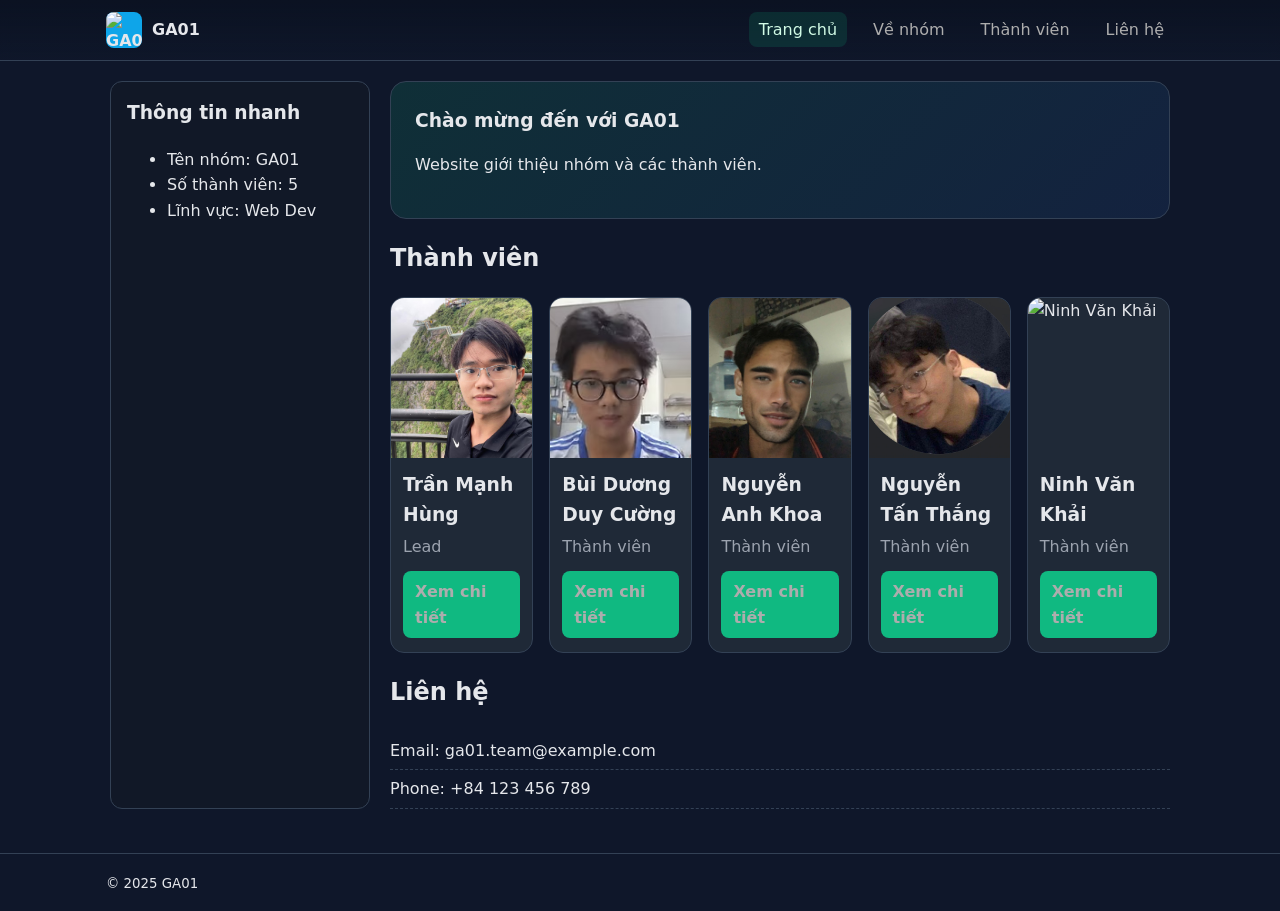
==== index.html @ 64320b7b "feat(Hùng): Cập nhật thông tin của TMH" ====
<!DOCTYPE html>
<html lang="vi">
<head>
  <meta charset="UTF-8" />
  <meta name="viewport" content="width=device-width, initial-scale=1" />
  <title>GA01 - Trang chủ</title>
  <link rel="stylesheet" href="css/style.css" />
</head>
<body>
  <header class="site-header">
    <div class="container">
      <a class="brand" href="index.html">
        <img src="assets/images/logo.png" alt="GA01 Logo" />
        <span>GA01</span>
      </a>
      <nav class="nav" aria-label="Primary">
        <button id="menuToggle" class="menu-toggle" aria-expanded="false" aria-controls="primaryMenu">☰</button>
        <ul id="primaryMenu" class="menu">
          <li><a class="active" href="index.html">Trang chủ</a></li>
          <li><a href="about.html">Về nhóm</a></li>
          <li><a href="#members">Thành viên</a></li>
          <li><a href="#contact">Liên hệ</a></li>
        </ul>
      </nav>
    </div>
  </header>

  <main class="container layout">
    <aside class="sidebar">
      <h3>Thông tin nhanh</h3>
      <ul>
        <li>Tên nhóm: GA01</li>
        <li>Số thành viên: 5</li>
        <li>Lĩnh vực: Web Dev</li>
      </ul>
    </aside>

    <section class="content">
      <section class="hero">
        <h1>Chào mừng đến với GA01</h1>
        <p>Website giới thiệu nhóm và các thành viên.</p>
      </section>

      <section id="members" class="members">
        <h2>Thành viên</h2>
        <div class="grid">
          <article class="card">
            <img src="assets/images/Hung.jpg" alt="Trần Mạnh Hùng" />
            <h3>Trần Mạnh Hùng</h3>
            <p>Lead</p>
            <a class="btn" href="members/tran-manh-hung.html">Xem chi tiết</a>
          </article>
          <article class="card">
            <img src="assets/images/bui-duong-duy-cuong.png" alt="Bùi Dương Duy Cường" />
            <h3>Bùi Dương Duy Cường</h3>
            <p>Thành viên</p>
            <a class="btn" href="members/bui-duong-duy-cuong.html">Xem chi tiết</a>
          </article>
          <article class="card">
            <img src="assets/images/nguyen-anh-khoa.png" alt="Nguyễn Anh Khoa" />
            <h3>Nguyễn Anh Khoa</h3>
            <p>Thành viên</p>
            <a class="btn" href="members/nguyen-anh-khoa.html">Xem chi tiết</a>
          </article>
          <article class="card">
            <img src="assets/images/Thang.jpg" alt="Nguyễn Tấn Thắng" />
            <h3>Nguyễn Tấn Thắng</h3>
            <p>Thành viên</p>
            <a class="btn" href="members/nguyen-tan-thang.html">Xem chi tiết</a>
          </article>
          <article class="card">
            <img src="assets/images/ninh-van-khai.jpg" alt="Ninh Văn Khải" />
            <h3>Ninh Văn Khải</h3>
            <p>Thành viên</p>
            <a class="btn" href="members/ninh-van-khai.html">Xem chi tiết</a>
          </article>
        </div>
      </section>

      <section id="contact" class="contact">
        <h2>Liên hệ</h2>
        <ul>
          <li>Email: ga01.team@example.com</li>
          <li>Phone: +84 123 456 789</li>
        </ul>
      </section>
    </section>
  </main>

  <footer class="site-footer">
    <div class="container">
      <small>&copy; 2025 GA01</small>
    </div>
  </footer>

  <script src="js/script.js"></script>
</body>
</html>
---- css/style.css ----
/* GA01 Group Website - Base Styles */
:root {
  --bg: #0f172a; /* slate-900 */
  --panel: #111827; /* gray-900 */
  --text: #e5e7eb; /* gray-200 */
  --muted: #9ca3af; /* gray-400 */
  --primary: #10b981; /* emerald-500 */
  --primary-600: #059669;
  --card: #1f2937; /* gray-800 */
  --border: #334155; /* slate-700 */
}
* {
  box-sizing: border-box;
}
html,
body {
  margin: 0;
  padding: 0;
  background: var(--bg);
  color: var(--text);
  font-family: system-ui, -apple-system, Segoe UI, Roboto, Ubuntu,
    "Helvetica Neue", Arial, "Noto Sans", sans-serif;
  line-height: 1.6;
}
img {
  max-width: 100%;
  display: block;
}
.container {
  max-width: 1100px;
  margin: 0 auto;
  padding: 0 16px;
}

/* Header */
.site-header {
  position: sticky;
  top: 0;
  z-index: 50;
  background: linear-gradient(180deg, #0b1222, rgba(15, 23, 42, 0.7));
  backdrop-filter: blur(6px);
  border-bottom: 1px solid var(--border);
}
.site-header .brand {
  display: flex;
  align-items: center;
  gap: 10px;
  color: var(--text);
  text-decoration: none;
  font-weight: 700;
}
.site-header .brand img {
  width: 36px;
  height: 36px;
  object-fit: cover;
  border-radius: 8px;
  background: #0ea5e9;
}
.site-header .container {
  display: flex;
  align-items: center;
  justify-content: space-between;
  padding: 12px 16px;
}
.nav .menu {
  list-style: none;
  margin: 0;
  padding: 0;
  display: flex;
  gap: 16px;
}
.nav a {
  color: var(--text);
  text-decoration: none;
  padding: 8px 10px;
  border-radius: 8px;
}
.nav a.active,
.nav a:hover {
  background: rgba(16, 185, 129, 0.15);
  color: #d1fae5;
}
.menu-toggle {
  display: none;
  background: none;
  border: 1px solid var(--border);
  color: var(--text);
  padding: 6px 10px;
  border-radius: 8px;
}

/* Layout */
.layout {
  display: grid;
  grid-template-columns: 260px 1fr;
  gap: 20px;
  padding: 20px;
}
.sidebar {
  background: var(--panel);
  border: 1px solid var(--border);
  border-radius: 12px;
  padding: 16px;
}
.sidebar h3 {
  margin-top: 0;
}
.content {
  background: transparent;
}

/*a link*/
a:link {
  color: rgb(173, 173, 173);
}

a:visited {
  color: rgb(173, 173, 173);
}

a:hover {
  color: rgb(184, 187, 251);
  text-decoration: underline; /* Thêm gạch chân khi di chuột */
}
/* Hero */
.hero {
  background: linear-gradient(
    135deg,
    rgba(16, 185, 129, 0.15),
    rgba(59, 130, 246, 0.1)
  );
  border: 1px solid var(--border);
  padding: 24px;
  border-radius: 16px;
  margin-bottom: 20px;
}
.hero h1 {
  margin: 0 0 10px;
}

/* Cards */
.grid {
  display: grid;
  grid-template-columns: repeat(5, 1fr);
  gap: 16px;
}
.card {
  background: var(--card);
  border: 1px solid var(--border);
  border-radius: 14px;
  overflow: hidden;
  display: flex;
  flex-direction: column;
}
.card img {
  height: 160px;
  object-fit: cover;
}
.card h3 {
  margin: 12px 12px 0;
}
.card p {
  margin: 4px 12px 12px;
  color: var(--muted);
}
.btn {
  margin: 0 12px 14px;
  align-self: flex-start;
  background: var(--primary);
  color: #06291f;
  text-decoration: none;
  padding: 8px 12px;
  border-radius: 8px;
  font-weight: 600;
}
.btn:hover {
  background: var(--primary-600);
  color: #eafff7;
}

/* Member page */
.member-header {
  display: flex;
  align-items: center;
  gap: 16px;
  margin-bottom: 16px;
}
.avatar {
  width: 96px;
  height: 96px;
  border-radius: 50%;
  object-fit: cover;
  border: 3px solid var(--primary);
}

/* Contact */
.contact ul {
  list-style: none;
  padding: 0;
  margin: 0;
}
.contact li {
  padding: 6px 0;
  border-bottom: 1px dashed var(--border);
}

/* Footer */
.site-footer {
  border-top: 1px solid var(--border);
  margin-top: 24px;
}
.site-footer .container {
  padding: 16px;
}

/* Responsive */
@media (max-width: 980px) {
  .layout {
    grid-template-columns: 1fr;
  }
  .grid {
    grid-template-columns: repeat(2, 1fr);
  }
}
@media (max-width: 560px) {
  .nav .menu {
    display: none;
    flex-direction: column;
    background: var(--panel);
    position: absolute;
    right: 16px;
    top: 56px;
    border: 1px solid var(--border);
    border-radius: 12px;
    padding: 8px;
    width: min(90vw, 260px);
  }
  .menu-toggle {
    display: inline-block;
  }
  .grid {
    grid-template-columns: 1fr;
  }
}
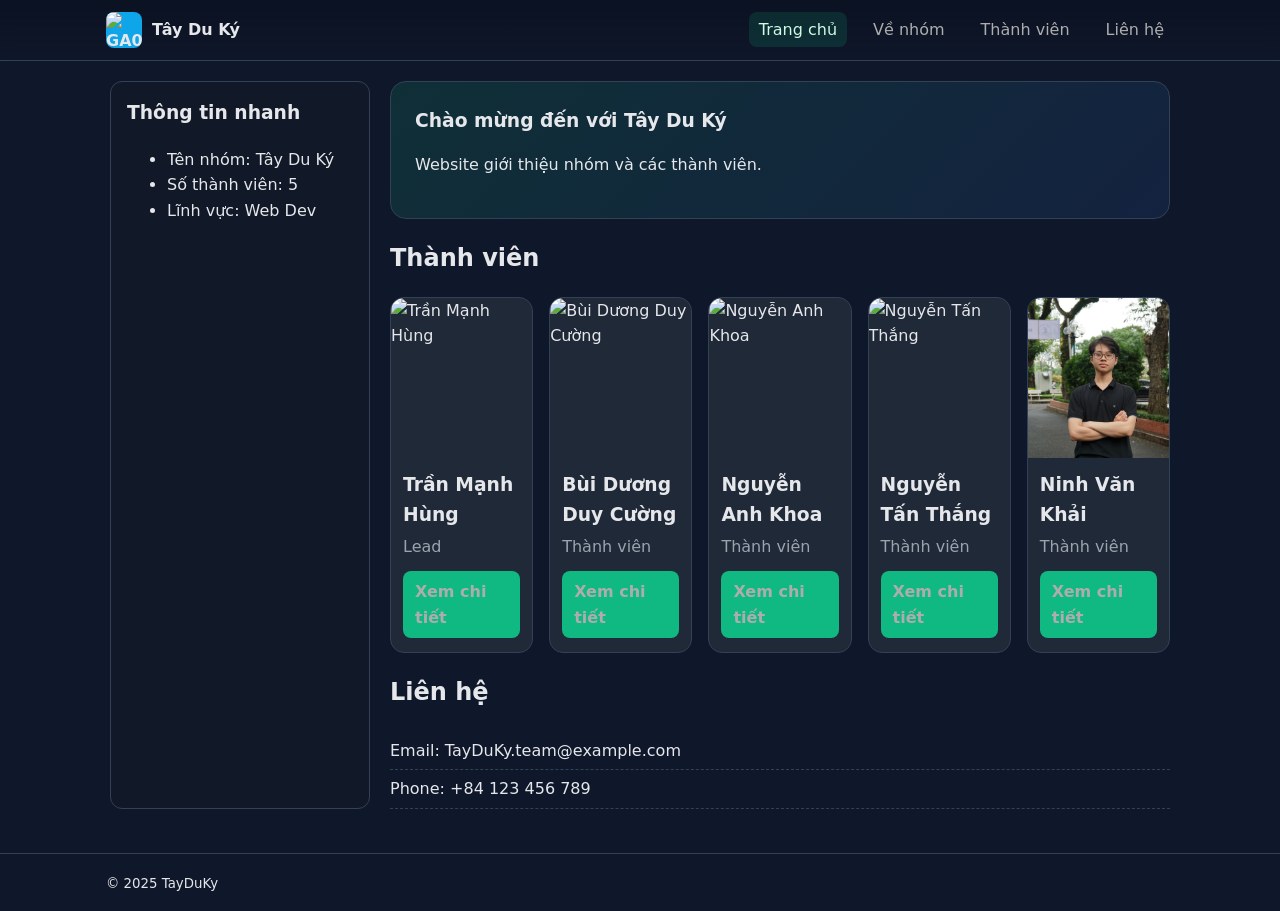
==== commit 41f54c92: "chore(Khai): Rewrite group's name" ====
--- a/index.html
+++ b/index.html
@@ -1,98 +1,123 @@
 <!DOCTYPE html>
 <html lang="vi">
-<head>
-  <meta charset="UTF-8" />
-  <meta name="viewport" content="width=device-width, initial-scale=1" />
-  <title>GA01 - Trang chủ</title>
-  <link rel="stylesheet" href="css/style.css" />
-</head>
-<body>
-  <header class="site-header">
-    <div class="container">
-      <a class="brand" href="index.html">
-        <img src="assets/images/logo.png" alt="GA01 Logo" />
-        <span>GA01</span>
-      </a>
-      <nav class="nav" aria-label="Primary">
-        <button id="menuToggle" class="menu-toggle" aria-expanded="false" aria-controls="primaryMenu">☰</button>
-        <ul id="primaryMenu" class="menu">
-          <li><a class="active" href="index.html">Trang chủ</a></li>
-          <li><a href="about.html">Về nhóm</a></li>
-          <li><a href="#members">Thành viên</a></li>
-          <li><a href="#contact">Liên hệ</a></li>
+  <head>
+    <meta charset="UTF-8" />
+    <meta name="viewport" content="width=device-width, initial-scale=1" />
+    <title>Tây Du Ký - Trang chủ</title>
+    <link rel="stylesheet" href="css/style.css" />
+  </head>
+  <body>
+    <header class="site-header">
+      <div class="container">
+        <a class="brand" href="index.html">
+          <img src="assets/images/logo.png" alt="GA01 Logo" />
+          <span>Tây Du Ký</span>
+        </a>
+        <nav class="nav" aria-label="Primary">
+          <button
+            id="menuToggle"
+            class="menu-toggle"
+            aria-expanded="false"
+            aria-controls="primaryMenu"
+          >
+            ☰
+          </button>
+          <ul id="primaryMenu" class="menu">
+            <li><a class="active" href="index.html">Trang chủ</a></li>
+            <li><a href="about.html">Về nhóm</a></li>
+            <li><a href="#members">Thành viên</a></li>
+            <li><a href="#contact">Liên hệ</a></li>
+          </ul>
+        </nav>
+      </div>
+    </header>
+
+    <main class="container layout">
+      <aside class="sidebar">
+        <h3>Thông tin nhanh</h3>
+        <ul>
+          <li>Tên nhóm: Tây Du Ký</li>
+          <li>Số thành viên: 5</li>
+          <li>Lĩnh vực: Web Dev</li>
         </ul>
-      </nav>
-    </div>
-  </header>
+      </aside>
 
-  <main class="container layout">
-    <aside class="sidebar">
-      <h3>Thông tin nhanh</h3>
-      <ul>
-        <li>Tên nhóm: GA01</li>
-        <li>Số thành viên: 5</li>
-        <li>Lĩnh vực: Web Dev</li>
-      </ul>
-    </aside>
+      <section class="content">
+        <section class="hero">
+          <h1>Chào mừng đến với Tây Du Ký</h1>
+          <p>Website giới thiệu nhóm và các thành viên.</p>
+        </section>
 
-    <section class="content">
-      <section class="hero">
-        <h1>Chào mừng đến với GA01</h1>
-        <p>Website giới thiệu nhóm và các thành viên.</p>
+        <section id="members" class="members">
+          <h2>Thành viên</h2>
+          <div class="grid">
+            <article class="card">
+              <img
+                src="assets/images/tran-manh-hung.jpg"
+                alt="Trần Mạnh Hùng"
+              />
+              <h3>Trần Mạnh Hùng</h3>
+              <p>Lead</p>
+              <a class="btn" href="members/tran-manh-hung.html">Xem chi tiết</a>
+            </article>
+            <article class="card">
+              <img
+                src="assets/images/bui-duong-duy-cuong.jpg"
+                alt="Bùi Dương Duy Cường"
+              />
+              <h3>Bùi Dương Duy Cường</h3>
+              <p>Thành viên</p>
+              <a class="btn" href="members/bui-duong-duy-cuong.html"
+                >Xem chi tiết</a
+              >
+            </article>
+            <article class="card">
+              <img
+                src="assets/images/nguyen-anh-khoa.jpg"
+                alt="Nguyễn Anh Khoa"
+              />
+              <h3>Nguyễn Anh Khoa</h3>
+              <p>Thành viên</p>
+              <a class="btn" href="members/nguyen-anh-khoa.html"
+                >Xem chi tiết</a
+              >
+            </article>
+            <article class="card">
+              <img
+                src="assets/images/nguyen-tan-thang.jpg"
+                alt="Nguyễn Tấn Thắng"
+              />
+              <h3>Nguyễn Tấn Thắng</h3>
+              <p>Thành viên</p>
+              <a class="btn" href="members/nguyen-tan-thang.html"
+                >Xem chi tiết</a
+              >
+            </article>
+            <article class="card">
+              <img src="assets/images/ninh-van-khai.JPEG" alt="Ninh Văn Khải" />
+              <h3>Ninh Văn Khải</h3>
+              <p>Thành viên</p>
+              <a class="btn" href="members/ninh-van-khai.html">Xem chi tiết</a>
+            </article>
+          </div>
+        </section>
+
+        <section id="contact" class="contact">
+          <h2>Liên hệ</h2>
+          <ul>
+            <li>Email: TayDuKy.team@example.com</li>
+            <li>Phone: +84 123 456 789</li>
+          </ul>
+        </section>
       </section>
+    </main>
 
-      <section id="members" class="members">
-        <h2>Thành viên</h2>
-        <div class="grid">
-          <article class="card">
-            <img src="assets/images/Hung.jpg" alt="Trần Mạnh Hùng" />
-            <h3>Trần Mạnh Hùng</h3>
-            <p>Lead</p>
-            <a class="btn" href="members/tran-manh-hung.html">Xem chi tiết</a>
-          </article>
-          <article class="card">
-            <img src="assets/images/bui-duong-duy-cuong.png" alt="Bùi Dương Duy Cường" />
-            <h3>Bùi Dương Duy Cường</h3>
-            <p>Thành viên</p>
-            <a class="btn" href="members/bui-duong-duy-cuong.html">Xem chi tiết</a>
-          </article>
-          <article class="card">
-            <img src="assets/images/nguyen-anh-khoa.png" alt="Nguyễn Anh Khoa" />
-            <h3>Nguyễn Anh Khoa</h3>
-            <p>Thành viên</p>
-            <a class="btn" href="members/nguyen-anh-khoa.html">Xem chi tiết</a>
-          </article>
-          <article class="card">
-            <img src="assets/images/Thang.jpg" alt="Nguyễn Tấn Thắng" />
-            <h3>Nguyễn Tấn Thắng</h3>
-            <p>Thành viên</p>
-            <a class="btn" href="members/nguyen-tan-thang.html">Xem chi tiết</a>
-          </article>
-          <article class="card">
-            <img src="assets/images/ninh-van-khai.jpg" alt="Ninh Văn Khải" />
-            <h3>Ninh Văn Khải</h3>
-            <p>Thành viên</p>
-            <a class="btn" href="members/ninh-van-khai.html">Xem chi tiết</a>
-          </article>
-        </div>
-      </section>
+    <footer class="site-footer">
+      <div class="container">
+        <small>&copy; 2025 TayDuKy</small>
+      </div>
+    </footer>
 
-      <section id="contact" class="contact">
-        <h2>Liên hệ</h2>
-        <ul>
-          <li>Email: ga01.team@example.com</li>
-          <li>Phone: +84 123 456 789</li>
-        </ul>
-      </section>
-    </section>
-  </main>
-
-  <footer class="site-footer">
-    <div class="container">
-      <small>&copy; 2025 GA01</small>
-    </div>
-  </footer>
-
-  <script src="js/script.js"></script>
-</body>
+    <script src="js/script.js"></script>
+  </body>
 </html>
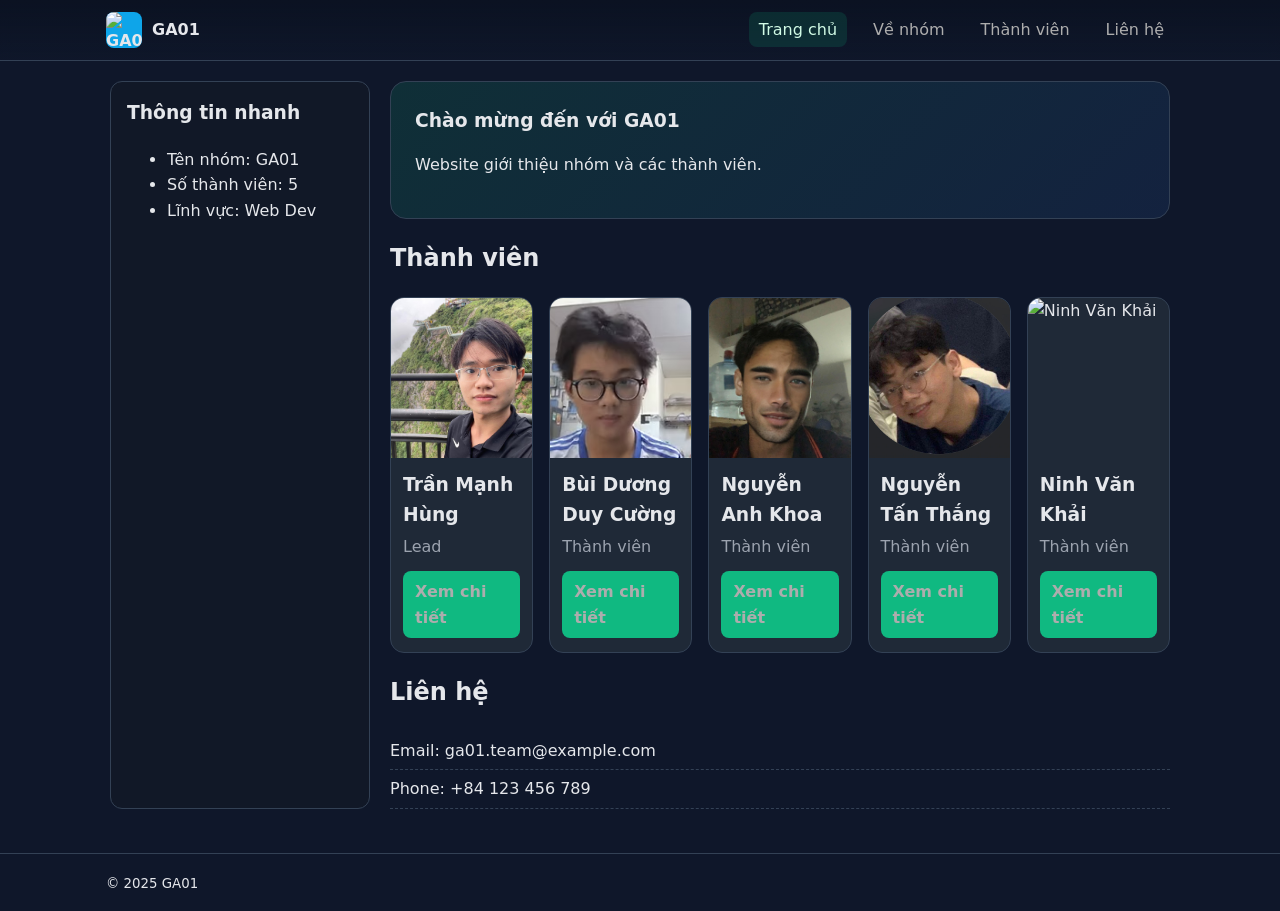
==== commit 6d3075d2: "Merge pull request #2 from hungtmh/features/TMH feat(Hùng): Cập nhật thông tin của TMH" ====
--- a/index.html
+++ b/index.html
@@ -1,123 +1,98 @@
 <!DOCTYPE html>
 <html lang="vi">
-  <head>
-    <meta charset="UTF-8" />
-    <meta name="viewport" content="width=device-width, initial-scale=1" />
-    <title>Tây Du Ký - Trang chủ</title>
-    <link rel="stylesheet" href="css/style.css" />
-  </head>
-  <body>
-    <header class="site-header">
-      <div class="container">
-        <a class="brand" href="index.html">
-          <img src="assets/images/logo.png" alt="GA01 Logo" />
-          <span>Tây Du Ký</span>
-        </a>
-        <nav class="nav" aria-label="Primary">
-          <button
-            id="menuToggle"
-            class="menu-toggle"
-            aria-expanded="false"
-            aria-controls="primaryMenu"
-          >
-            ☰
-          </button>
-          <ul id="primaryMenu" class="menu">
-            <li><a class="active" href="index.html">Trang chủ</a></li>
-            <li><a href="about.html">Về nhóm</a></li>
-            <li><a href="#members">Thành viên</a></li>
-            <li><a href="#contact">Liên hệ</a></li>
-          </ul>
-        </nav>
-      </div>
-    </header>
+<head>
+  <meta charset="UTF-8" />
+  <meta name="viewport" content="width=device-width, initial-scale=1" />
+  <title>GA01 - Trang chủ</title>
+  <link rel="stylesheet" href="css/style.css" />
+</head>
+<body>
+  <header class="site-header">
+    <div class="container">
+      <a class="brand" href="index.html">
+        <img src="assets/images/logo.png" alt="GA01 Logo" />
+        <span>GA01</span>
+      </a>
+      <nav class="nav" aria-label="Primary">
+        <button id="menuToggle" class="menu-toggle" aria-expanded="false" aria-controls="primaryMenu">☰</button>
+        <ul id="primaryMenu" class="menu">
+          <li><a class="active" href="index.html">Trang chủ</a></li>
+          <li><a href="about.html">Về nhóm</a></li>
+          <li><a href="#members">Thành viên</a></li>
+          <li><a href="#contact">Liên hệ</a></li>
+        </ul>
+      </nav>
+    </div>
+  </header>
 
-    <main class="container layout">
-      <aside class="sidebar">
-        <h3>Thông tin nhanh</h3>
+  <main class="container layout">
+    <aside class="sidebar">
+      <h3>Thông tin nhanh</h3>
+      <ul>
+        <li>Tên nhóm: GA01</li>
+        <li>Số thành viên: 5</li>
+        <li>Lĩnh vực: Web Dev</li>
+      </ul>
+    </aside>
+
+    <section class="content">
+      <section class="hero">
+        <h1>Chào mừng đến với GA01</h1>
+        <p>Website giới thiệu nhóm và các thành viên.</p>
+      </section>
+
+      <section id="members" class="members">
+        <h2>Thành viên</h2>
+        <div class="grid">
+          <article class="card">
+            <img src="assets/images/Hung.jpg" alt="Trần Mạnh Hùng" />
+            <h3>Trần Mạnh Hùng</h3>
+            <p>Lead</p>
+            <a class="btn" href="members/tran-manh-hung.html">Xem chi tiết</a>
+          </article>
+          <article class="card">
+            <img src="assets/images/bui-duong-duy-cuong.png" alt="Bùi Dương Duy Cường" />
+            <h3>Bùi Dương Duy Cường</h3>
+            <p>Thành viên</p>
+            <a class="btn" href="members/bui-duong-duy-cuong.html">Xem chi tiết</a>
+          </article>
+          <article class="card">
+            <img src="assets/images/nguyen-anh-khoa.png" alt="Nguyễn Anh Khoa" />
+            <h3>Nguyễn Anh Khoa</h3>
+            <p>Thành viên</p>
+            <a class="btn" href="members/nguyen-anh-khoa.html">Xem chi tiết</a>
+          </article>
+          <article class="card">
+            <img src="assets/images/Thang.jpg" alt="Nguyễn Tấn Thắng" />
+            <h3>Nguyễn Tấn Thắng</h3>
+            <p>Thành viên</p>
+            <a class="btn" href="members/nguyen-tan-thang.html">Xem chi tiết</a>
+          </article>
+          <article class="card">
+            <img src="assets/images/ninh-van-khai.jpg" alt="Ninh Văn Khải" />
+            <h3>Ninh Văn Khải</h3>
+            <p>Thành viên</p>
+            <a class="btn" href="members/ninh-van-khai.html">Xem chi tiết</a>
+          </article>
+        </div>
+      </section>
+
+      <section id="contact" class="contact">
+        <h2>Liên hệ</h2>
         <ul>
-          <li>Tên nhóm: Tây Du Ký</li>
-          <li>Số thành viên: 5</li>
-          <li>Lĩnh vực: Web Dev</li>
+          <li>Email: ga01.team@example.com</li>
+          <li>Phone: +84 123 456 789</li>
         </ul>
-      </aside>
+      </section>
+    </section>
+  </main>
 
-      <section class="content">
-        <section class="hero">
-          <h1>Chào mừng đến với Tây Du Ký</h1>
-          <p>Website giới thiệu nhóm và các thành viên.</p>
-        </section>
+  <footer class="site-footer">
+    <div class="container">
+      <small>&copy; 2025 GA01</small>
+    </div>
+  </footer>
 
-        <section id="members" class="members">
-          <h2>Thành viên</h2>
-          <div class="grid">
-            <article class="card">
-              <img
-                src="assets/images/tran-manh-hung.jpg"
-                alt="Trần Mạnh Hùng"
-              />
-              <h3>Trần Mạnh Hùng</h3>
-              <p>Lead</p>
-              <a class="btn" href="members/tran-manh-hung.html">Xem chi tiết</a>
-            </article>
-            <article class="card">
-              <img
-                src="assets/images/bui-duong-duy-cuong.jpg"
-                alt="Bùi Dương Duy Cường"
-              />
-              <h3>Bùi Dương Duy Cường</h3>
-              <p>Thành viên</p>
-              <a class="btn" href="members/bui-duong-duy-cuong.html"
-                >Xem chi tiết</a
-              >
-            </article>
-            <article class="card">
-              <img
-                src="assets/images/nguyen-anh-khoa.jpg"
-                alt="Nguyễn Anh Khoa"
-              />
-              <h3>Nguyễn Anh Khoa</h3>
-              <p>Thành viên</p>
-              <a class="btn" href="members/nguyen-anh-khoa.html"
-                >Xem chi tiết</a
-              >
-            </article>
-            <article class="card">
-              <img
-                src="assets/images/nguyen-tan-thang.jpg"
-                alt="Nguyễn Tấn Thắng"
-              />
-              <h3>Nguyễn Tấn Thắng</h3>
-              <p>Thành viên</p>
-              <a class="btn" href="members/nguyen-tan-thang.html"
-                >Xem chi tiết</a
-              >
-            </article>
-            <article class="card">
-              <img src="assets/images/ninh-van-khai.JPEG" alt="Ninh Văn Khải" />
-              <h3>Ninh Văn Khải</h3>
-              <p>Thành viên</p>
-              <a class="btn" href="members/ninh-van-khai.html">Xem chi tiết</a>
-            </article>
-          </div>
-        </section>
-
-        <section id="contact" class="contact">
-          <h2>Liên hệ</h2>
-          <ul>
-            <li>Email: TayDuKy.team@example.com</li>
-            <li>Phone: +84 123 456 789</li>
-          </ul>
-        </section>
-      </section>
-    </main>
-
-    <footer class="site-footer">
-      <div class="container">
-        <small>&copy; 2025 TayDuKy</small>
-      </div>
-    </footer>
-
-    <script src="js/script.js"></script>
-  </body>
+  <script src="js/script.js"></script>
+</body>
 </html>
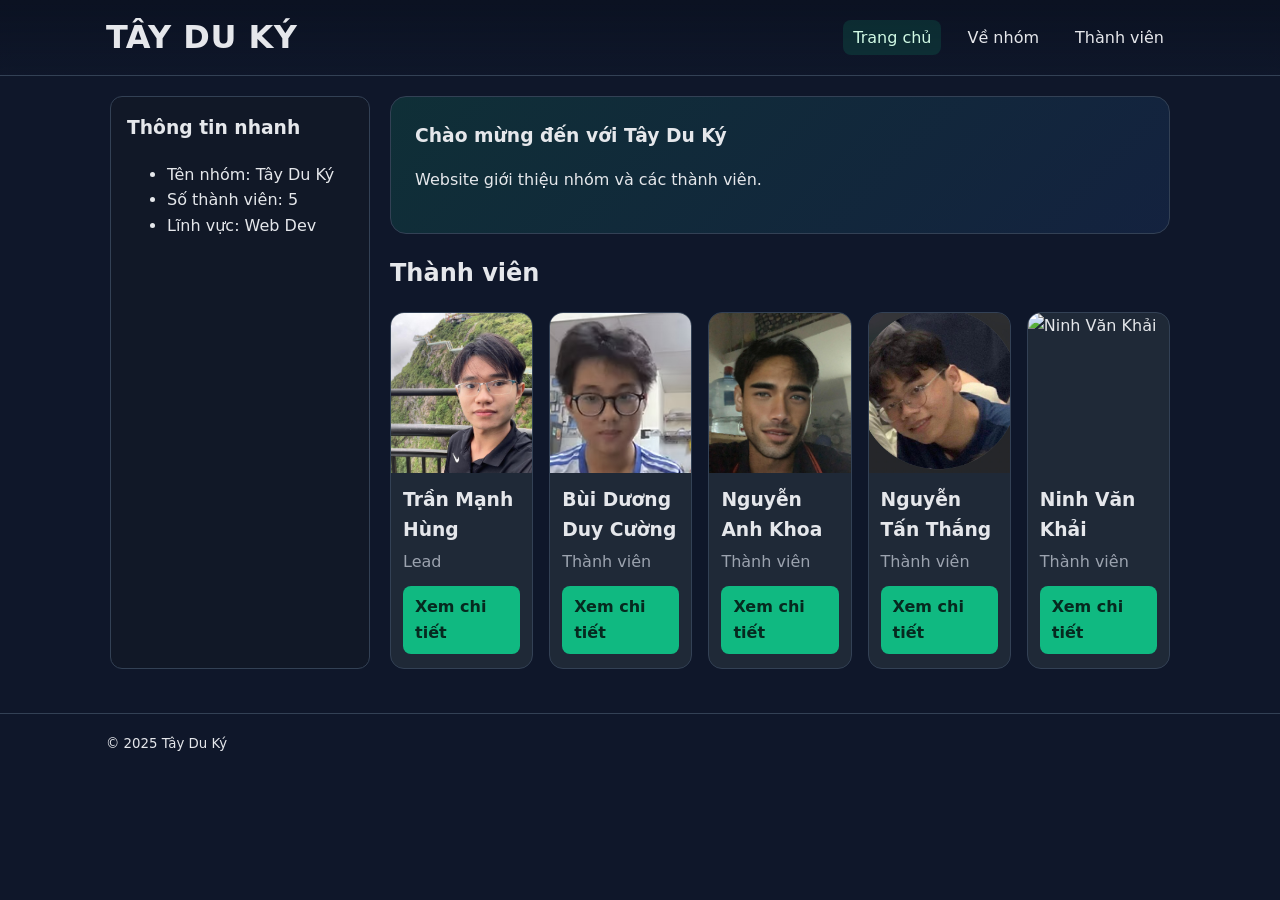
==== commit 20c7ea1e: "feat(Hùng): Cập nhật tên nhóm, chỉnh sửa 1 chút về màu sắc css" ====
--- a/index.html
+++ b/index.html
@@ -3,15 +3,14 @@
 <head>
   <meta charset="UTF-8" />
   <meta name="viewport" content="width=device-width, initial-scale=1" />
-  <title>GA01 - Trang chủ</title>
+  <title>Tây Du Ký - Trang chủ</title>
   <link rel="stylesheet" href="css/style.css" />
 </head>
 <body>
   <header class="site-header">
     <div class="container">
       <a class="brand" href="index.html">
-        <img src="assets/images/logo.png" alt="GA01 Logo" />
-        <span>GA01</span>
+        <span>TÂY DU KÝ</span>
       </a>
       <nav class="nav" aria-label="Primary">
         <button id="menuToggle" class="menu-toggle" aria-expanded="false" aria-controls="primaryMenu">☰</button>
@@ -19,7 +18,7 @@
           <li><a class="active" href="index.html">Trang chủ</a></li>
           <li><a href="about.html">Về nhóm</a></li>
           <li><a href="#members">Thành viên</a></li>
-          <li><a href="#contact">Liên hệ</a></li>
+      
         </ul>
       </nav>
     </div>
@@ -29,7 +28,7 @@
     <aside class="sidebar">
       <h3>Thông tin nhanh</h3>
       <ul>
-        <li>Tên nhóm: GA01</li>
+        <li>Tên nhóm: Tây Du Ký</li>
         <li>Số thành viên: 5</li>
         <li>Lĩnh vực: Web Dev</li>
       </ul>
@@ -37,7 +36,7 @@
 
     <section class="content">
       <section class="hero">
-        <h1>Chào mừng đến với GA01</h1>
+        <h1>Chào mừng đến với Tây Du Ký</h1>
         <p>Website giới thiệu nhóm và các thành viên.</p>
       </section>
 
@@ -76,20 +75,12 @@
           </article>
         </div>
       </section>
-
-      <section id="contact" class="contact">
-        <h2>Liên hệ</h2>
-        <ul>
-          <li>Email: ga01.team@example.com</li>
-          <li>Phone: +84 123 456 789</li>
-        </ul>
-      </section>
     </section>
   </main>
 
   <footer class="site-footer">
     <div class="container">
-      <small>&copy; 2025 GA01</small>
+  <small>&copy; 2025 Tây Du Ký</small>
     </div>
   </footer>
 
--- a/css/style.css
+++ b/css/style.css
@@ -1,244 +1,81 @@
 /* GA01 Group Website - Base Styles */
-:root {
-  --bg: #0f172a; /* slate-900 */
-  --panel: #111827; /* gray-900 */
-  --text: #e5e7eb; /* gray-200 */
-  --muted: #9ca3af; /* gray-400 */
-  --primary: #10b981; /* emerald-500 */
-  --primary-600: #059669;
-  --card: #1f2937; /* gray-800 */
-  --border: #334155; /* slate-700 */
+:root{
+  --bg:#0f172a; /* slate-900 */
+  --panel:#111827; /* gray-900 */
+  --text:#e5e7eb; /* gray-200 */
+  --muted:#9ca3af; /* gray-400 */
+  --primary:#10b981; /* emerald-500 */
+  --primary-600:#059669;
+  --card:#1f2937; /* gray-800 */
+  --border:#334155; /* slate-700 */
+  /* Link theming */
+  --link: var(--primary);
+  --link-hover: var(--primary-600);
+  --link-visited: #34d399; /* emerald-400 */
 }
-* {
-  box-sizing: border-box;
-}
-html,
-body {
-  margin: 0;
-  padding: 0;
-  background: var(--bg);
-  color: var(--text);
-  font-family: system-ui, -apple-system, Segoe UI, Roboto, Ubuntu,
-    "Helvetica Neue", Arial, "Noto Sans", sans-serif;
-  line-height: 1.6;
-}
-img {
-  max-width: 100%;
-  display: block;
-}
-.container {
-  max-width: 1100px;
-  margin: 0 auto;
-  padding: 0 16px;
-}
+*{box-sizing:border-box}
+html,body{margin:0;padding:0;background:var(--bg);color:var(--text);font-family:system-ui,-apple-system,Segoe UI,Roboto,Ubuntu,"Helvetica Neue",Arial,"Noto Sans",sans-serif;line-height:1.6}
+img{max-width:100%;display:block}
+.container{max-width:1100px;margin:0 auto;padding:0 16px}
+
+/* Global links */
+a{color:var(--link);text-decoration:underline;text-underline-offset:2px;text-decoration-color:rgba(16,185,129,.5)}
+a:hover{color:var(--link-hover);text-decoration-color:var(--link-hover)}
+a:active{color:var(--link-hover);filter:brightness(1.08)}
+a:visited{color:var(--link-visited)}
+a:focus-visible{outline:2px solid var(--primary);outline-offset:2px;border-radius:4px}
 
 /* Header */
-.site-header {
-  position: sticky;
-  top: 0;
-  z-index: 50;
-  background: linear-gradient(180deg, #0b1222, rgba(15, 23, 42, 0.7));
-  backdrop-filter: blur(6px);
-  border-bottom: 1px solid var(--border);
-}
-.site-header .brand {
-  display: flex;
-  align-items: center;
-  gap: 10px;
-  color: var(--text);
-  text-decoration: none;
-  font-weight: 700;
-}
-.site-header .brand img {
-  width: 36px;
-  height: 36px;
-  object-fit: cover;
-  border-radius: 8px;
-  background: #0ea5e9;
-}
-.site-header .container {
-  display: flex;
-  align-items: center;
-  justify-content: space-between;
-  padding: 12px 16px;
-}
-.nav .menu {
-  list-style: none;
-  margin: 0;
-  padding: 0;
-  display: flex;
-  gap: 16px;
-}
-.nav a {
-  color: var(--text);
-  text-decoration: none;
-  padding: 8px 10px;
-  border-radius: 8px;
-}
-.nav a.active,
-.nav a:hover {
-  background: rgba(16, 185, 129, 0.15);
-  color: #d1fae5;
-}
-.menu-toggle {
-  display: none;
-  background: none;
-  border: 1px solid var(--border);
-  color: var(--text);
-  padding: 6px 10px;
-  border-radius: 8px;
-}
+.site-header{position:sticky;top:0;z-index:50;background:linear-gradient(180deg,#0b1222,rgba(15,23,42,.7));backdrop-filter:blur(6px);border-bottom:1px solid var(--border)}
+.site-header .brand{display:flex;align-items:center;gap:10px;color:var(--text);text-decoration:none;font-weight:900;letter-spacing:.5px}
+.site-header .brand span{font-size: clamp(22px, 4vw, 32px); text-transform: uppercase;}
+.site-header .container{display:flex;align-items:center;justify-content:space-between;padding:12px 16px}
+.nav .menu{list-style:none;margin:0;padding:0;display:flex;gap:16px}
+.nav a{color:var(--text);text-decoration:none;padding:8px 10px;border-radius:8px}
+.nav a:visited{color:var(--text)}
+.nav a.active,.nav a:hover{background:rgba(16,185,129,.15);color:#d1fae5}
+.menu-toggle{display:none;background:none;border:1px solid var(--border);color:var(--text);padding:6px 10px;border-radius:8px}
 
 /* Layout */
-.layout {
-  display: grid;
-  grid-template-columns: 260px 1fr;
-  gap: 20px;
-  padding: 20px;
-}
-.sidebar {
-  background: var(--panel);
-  border: 1px solid var(--border);
-  border-radius: 12px;
-  padding: 16px;
-}
-.sidebar h3 {
-  margin-top: 0;
-}
-.content {
-  background: transparent;
-}
+.layout{display:grid;grid-template-columns:260px 1fr;gap:20px;padding:20px}
+.sidebar{background:var(--panel);border:1px solid var(--border);border-radius:12px;padding:16px}
+.sidebar h3{margin-top:0}
+.content{background:transparent}
 
-/*a link*/
-a:link {
-  color: rgb(173, 173, 173);
-}
-
-a:visited {
-  color: rgb(173, 173, 173);
-}
-
-a:hover {
-  color: rgb(184, 187, 251);
-  text-decoration: underline; /* Thêm gạch chân khi di chuột */
-}
 /* Hero */
-.hero {
-  background: linear-gradient(
-    135deg,
-    rgba(16, 185, 129, 0.15),
-    rgba(59, 130, 246, 0.1)
-  );
-  border: 1px solid var(--border);
-  padding: 24px;
-  border-radius: 16px;
-  margin-bottom: 20px;
-}
-.hero h1 {
-  margin: 0 0 10px;
-}
+.hero{background:linear-gradient(135deg,rgba(16,185,129,.15),rgba(59,130,246,.1));border:1px solid var(--border);padding:24px;border-radius:16px;margin-bottom:20px}
+.hero h1{margin:0 0 10px}
 
 /* Cards */
-.grid {
-  display: grid;
-  grid-template-columns: repeat(5, 1fr);
-  gap: 16px;
-}
-.card {
-  background: var(--card);
-  border: 1px solid var(--border);
-  border-radius: 14px;
-  overflow: hidden;
-  display: flex;
-  flex-direction: column;
-}
-.card img {
-  height: 160px;
-  object-fit: cover;
-}
-.card h3 {
-  margin: 12px 12px 0;
-}
-.card p {
-  margin: 4px 12px 12px;
-  color: var(--muted);
-}
-.btn {
-  margin: 0 12px 14px;
-  align-self: flex-start;
-  background: var(--primary);
-  color: #06291f;
-  text-decoration: none;
-  padding: 8px 12px;
-  border-radius: 8px;
-  font-weight: 600;
-}
-.btn:hover {
-  background: var(--primary-600);
-  color: #eafff7;
-}
+.grid{display:grid;grid-template-columns:repeat(5,1fr);gap:16px}
+.card{background:var(--card);border:1px solid var(--border);border-radius:14px;overflow:hidden;display:flex;flex-direction:column}
+.card img{height:160px;object-fit:cover}
+.card h3{margin:12px 12px 0}
+.card p{margin:4px 12px 12px;color:var(--muted)}
+.btn{margin:0 12px 14px;align-self:flex-start;background:var(--primary);color:#06291f;text-decoration:none;padding:8px 12px;border-radius:8px;font-weight:600}
+.btn:link,.btn:visited{color:#06291f;text-decoration:none}
+.btn:hover{background:var(--primary-600);color:#eafff7}
+.btn:focus-visible{outline:2px solid #eafff7;outline-offset:2px}
 
 /* Member page */
-.member-header {
-  display: flex;
-  align-items: center;
-  gap: 16px;
-  margin-bottom: 16px;
-}
-.avatar {
-  width: 96px;
-  height: 96px;
-  border-radius: 50%;
-  object-fit: cover;
-  border: 3px solid var(--primary);
-}
+.member-header{display:flex;align-items:center;gap:16px;margin-bottom:16px}
+.avatar{width:96px;height:96px;border-radius:50%;object-fit:cover;border:3px solid var(--primary)}
 
 /* Contact */
-.contact ul {
-  list-style: none;
-  padding: 0;
-  margin: 0;
-}
-.contact li {
-  padding: 6px 0;
-  border-bottom: 1px dashed var(--border);
-}
+.contact ul{list-style:none;padding:0;margin:0}
+.contact li{padding:6px 0;border-bottom:1px dashed var(--border)}
 
 /* Footer */
-.site-footer {
-  border-top: 1px solid var(--border);
-  margin-top: 24px;
-}
-.site-footer .container {
-  padding: 16px;
-}
+.site-footer{border-top:1px solid var(--border);margin-top:24px}
+.site-footer .container{padding:16px}
 
 /* Responsive */
-@media (max-width: 980px) {
-  .layout {
-    grid-template-columns: 1fr;
-  }
-  .grid {
-    grid-template-columns: repeat(2, 1fr);
-  }
+@media (max-width: 980px){
+  .layout{grid-template-columns:1fr;}
+  .grid{grid-template-columns:repeat(2,1fr)}
 }
-@media (max-width: 560px) {
-  .nav .menu {
-    display: none;
-    flex-direction: column;
-    background: var(--panel);
-    position: absolute;
-    right: 16px;
-    top: 56px;
-    border: 1px solid var(--border);
-    border-radius: 12px;
-    padding: 8px;
-    width: min(90vw, 260px);
-  }
-  .menu-toggle {
-    display: inline-block;
-  }
-  .grid {
-    grid-template-columns: 1fr;
-  }
+@media (max-width: 560px){
+  .nav .menu{display:none;flex-direction:column;background:var(--panel);position:absolute;right:16px;top:56px;border:1px solid var(--border);border-radius:12px;padding:8px;width:min(90vw,260px)}
+  .menu-toggle{display:inline-block}
+  .grid{grid-template-columns:1fr}
 }
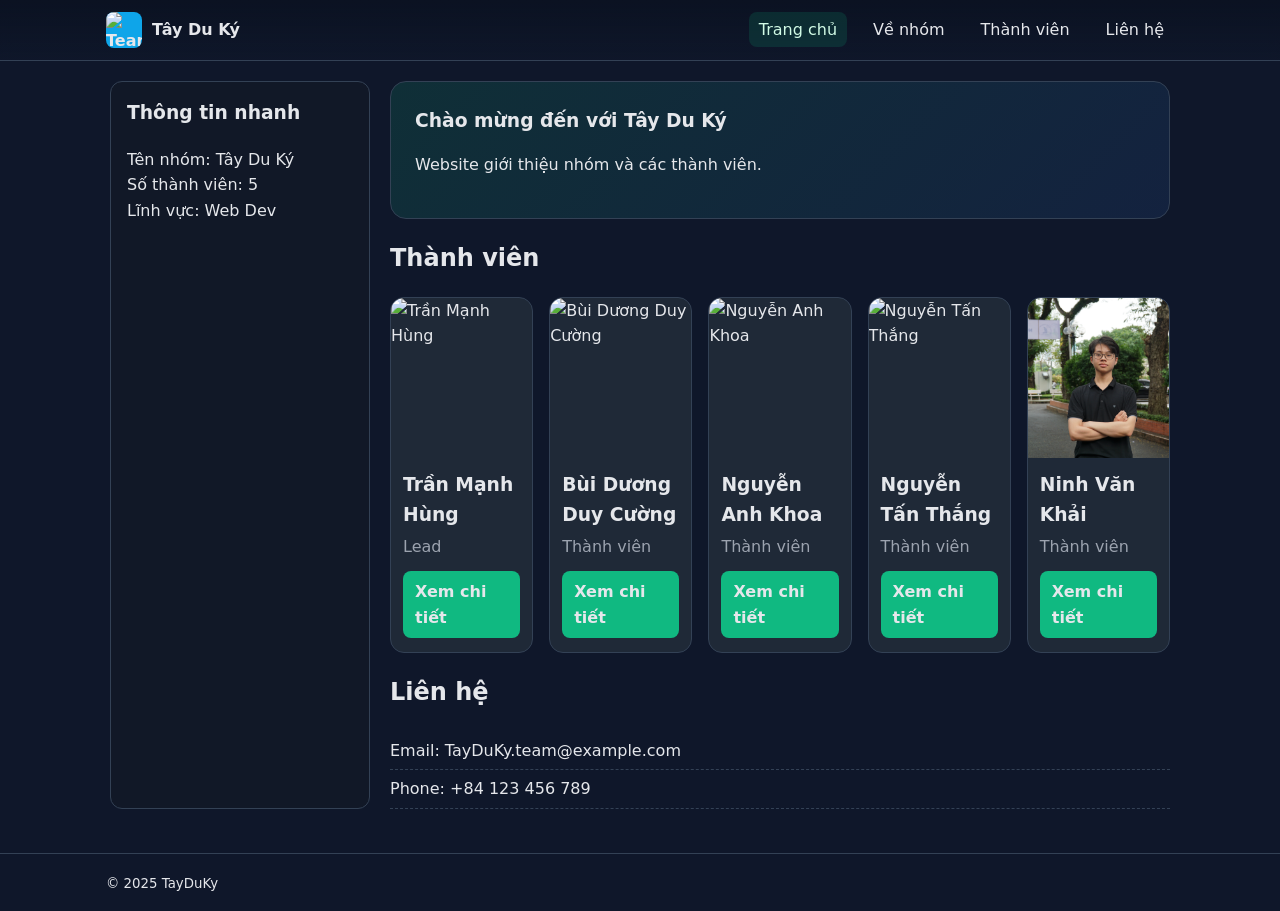
==== commit 26d40892: "chore(Khai): Chinh sua lai noi dung" ====
--- a/index.html
+++ b/index.html
@@ -1,89 +1,123 @@
 <!DOCTYPE html>
 <html lang="vi">
-<head>
-  <meta charset="UTF-8" />
-  <meta name="viewport" content="width=device-width, initial-scale=1" />
-  <title>Tây Du Ký - Trang chủ</title>
-  <link rel="stylesheet" href="css/style.css" />
-</head>
-<body>
-  <header class="site-header">
-    <div class="container">
-      <a class="brand" href="index.html">
-        <span>TÂY DU KÝ</span>
-      </a>
-      <nav class="nav" aria-label="Primary">
-        <button id="menuToggle" class="menu-toggle" aria-expanded="false" aria-controls="primaryMenu">☰</button>
-        <ul id="primaryMenu" class="menu">
-          <li><a class="active" href="index.html">Trang chủ</a></li>
-          <li><a href="about.html">Về nhóm</a></li>
-          <li><a href="#members">Thành viên</a></li>
-      
+  <head>
+    <meta charset="UTF-8" />
+    <meta name="viewport" content="width=device-width, initial-scale=1" />
+    <title>Tây Du Ký - Trang chủ</title>
+    <link rel="stylesheet" href="css/style.css" />
+  </head>
+  <body>
+    <header class="site-header">
+      <div class="container">
+        <a class="brand" href="index.html">
+          <img src="assets/images/logo.png" alt="Team Logo" />
+          <span>Tây Du Ký</span>
+        </a>
+        <nav class="nav" aria-label="Primary">
+          <button
+            id="menuToggle"
+            class="menu-toggle"
+            aria-expanded="false"
+            aria-controls="primaryMenu"
+          >
+            ☰
+          </button>
+          <ul id="primaryMenu" class="menu">
+            <li><a class="active" href="index.html">Trang chủ</a></li>
+            <li><a href="about.html">Về nhóm</a></li>
+            <li><a href="#members">Thành viên</a></li>
+            <li><a href="contact.html">Liên hệ</a></li>
+          </ul>
+        </nav>
+      </div>
+    </header>
+
+    <main class="container layout">
+      <aside class="sidebar">
+        <h3>Thông tin nhanh</h3>
+        <ul>
+          <li>Tên nhóm: Tây Du Ký</li>
+          <li>Số thành viên: 5</li>
+          <li>Lĩnh vực: Web Dev</li>
         </ul>
-      </nav>
-    </div>
-  </header>
+      </aside>
 
-  <main class="container layout">
-    <aside class="sidebar">
-      <h3>Thông tin nhanh</h3>
-      <ul>
-        <li>Tên nhóm: Tây Du Ký</li>
-        <li>Số thành viên: 5</li>
-        <li>Lĩnh vực: Web Dev</li>
-      </ul>
-    </aside>
+      <section class="content">
+        <section class="hero">
+          <h1>Chào mừng đến với Tây Du Ký</h1>
+          <p>Website giới thiệu nhóm và các thành viên.</p>
+        </section>
 
-    <section class="content">
-      <section class="hero">
-        <h1>Chào mừng đến với Tây Du Ký</h1>
-        <p>Website giới thiệu nhóm và các thành viên.</p>
+        <section id="members" class="members">
+          <h2>Thành viên</h2>
+          <div class="grid">
+            <article class="card">
+              <img
+                src="assets/images/tran-manh-hung.jpg"
+                alt="Trần Mạnh Hùng"
+              />
+              <h3>Trần Mạnh Hùng</h3>
+              <p>Lead</p>
+              <a class="btn" href="members/tran-manh-hung.html">Xem chi tiết</a>
+            </article>
+            <article class="card">
+              <img
+                src="assets/images/bui-duong-duy-cuong.jpg"
+                alt="Bùi Dương Duy Cường"
+              />
+              <h3>Bùi Dương Duy Cường</h3>
+              <p>Thành viên</p>
+              <a class="btn" href="members/bui-duong-duy-cuong.html"
+                >Xem chi tiết</a
+              >
+            </article>
+            <article class="card">
+              <img
+                src="assets/images/nguyen-anh-khoa.jpg"
+                alt="Nguyễn Anh Khoa"
+              />
+              <h3>Nguyễn Anh Khoa</h3>
+              <p>Thành viên</p>
+              <a class="btn" href="members/nguyen-anh-khoa.html"
+                >Xem chi tiết</a
+              >
+            </article>
+            <article class="card">
+              <img
+                src="assets/images/nguyen-tan-thang.jpg"
+                alt="Nguyễn Tấn Thắng"
+              />
+              <h3>Nguyễn Tấn Thắng</h3>
+              <p>Thành viên</p>
+              <a class="btn" href="members/nguyen-tan-thang.html"
+                >Xem chi tiết</a
+              >
+            </article>
+            <article class="card">
+              <img src="assets/images/ninh-van-khai.JPEG" alt="Ninh Văn Khải" />
+              <h3>Ninh Văn Khải</h3>
+              <p>Thành viên</p>
+              <a class="btn" href="members/ninh-van-khai.html">Xem chi tiết</a>
+            </article>
+          </div>
+        </section>
+
+        <section id="contact" class="contact">
+          <h2>Liên hệ</h2>
+          <ul>
+            <li>Email: TayDuKy.team@example.com</li>
+            <li>Phone: +84 123 456 789</li>
+          </ul>
+        </section>
       </section>
+    </main>
 
-      <section id="members" class="members">
-        <h2>Thành viên</h2>
-        <div class="grid">
-          <article class="card">
-            <img src="assets/images/Hung.jpg" alt="Trần Mạnh Hùng" />
-            <h3>Trần Mạnh Hùng</h3>
-            <p>Lead</p>
-            <a class="btn" href="members/tran-manh-hung.html">Xem chi tiết</a>
-          </article>
-          <article class="card">
-            <img src="assets/images/bui-duong-duy-cuong.png" alt="Bùi Dương Duy Cường" />
-            <h3>Bùi Dương Duy Cường</h3>
-            <p>Thành viên</p>
-            <a class="btn" href="members/bui-duong-duy-cuong.html">Xem chi tiết</a>
-          </article>
-          <article class="card">
-            <img src="assets/images/nguyen-anh-khoa.png" alt="Nguyễn Anh Khoa" />
-            <h3>Nguyễn Anh Khoa</h3>
-            <p>Thành viên</p>
-            <a class="btn" href="members/nguyen-anh-khoa.html">Xem chi tiết</a>
-          </article>
-          <article class="card">
-            <img src="assets/images/Thang.jpg" alt="Nguyễn Tấn Thắng" />
-            <h3>Nguyễn Tấn Thắng</h3>
-            <p>Thành viên</p>
-            <a class="btn" href="members/nguyen-tan-thang.html">Xem chi tiết</a>
-          </article>
-          <article class="card">
-            <img src="assets/images/ninh-van-khai.jpg" alt="Ninh Văn Khải" />
-            <h3>Ninh Văn Khải</h3>
-            <p>Thành viên</p>
-            <a class="btn" href="members/ninh-van-khai.html">Xem chi tiết</a>
-          </article>
-        </div>
-      </section>
-    </section>
-  </main>
+    <footer class="site-footer">
+      <div class="container">
+        <small>&copy; 2025 TayDuKy</small>
+      </div>
+    </footer>
 
-  <footer class="site-footer">
-    <div class="container">
-  <small>&copy; 2025 Tây Du Ký</small>
-    </div>
-  </footer>
-
-  <script src="js/script.js"></script>
-</body>
+    <script src="js/script.js"></script>
+  </body>
 </html>
--- a/css/style.css
+++ b/css/style.css
@@ -1,81 +1,470 @@
 /* GA01 Group Website - Base Styles */
-:root{
-  --bg:#0f172a; /* slate-900 */
-  --panel:#111827; /* gray-900 */
-  --text:#e5e7eb; /* gray-200 */
-  --muted:#9ca3af; /* gray-400 */
-  --primary:#10b981; /* emerald-500 */
-  --primary-600:#059669;
-  --card:#1f2937; /* gray-800 */
-  --border:#334155; /* slate-700 */
-  /* Link theming */
-  --link: var(--primary);
-  --link-hover: var(--primary-600);
-  --link-visited: #34d399; /* emerald-400 */
-}
-*{box-sizing:border-box}
-html,body{margin:0;padding:0;background:var(--bg);color:var(--text);font-family:system-ui,-apple-system,Segoe UI,Roboto,Ubuntu,"Helvetica Neue",Arial,"Noto Sans",sans-serif;line-height:1.6}
-img{max-width:100%;display:block}
-.container{max-width:1100px;margin:0 auto;padding:0 16px}
-
-/* Global links */
-a{color:var(--link);text-decoration:underline;text-underline-offset:2px;text-decoration-color:rgba(16,185,129,.5)}
-a:hover{color:var(--link-hover);text-decoration-color:var(--link-hover)}
-a:active{color:var(--link-hover);filter:brightness(1.08)}
-a:visited{color:var(--link-visited)}
-a:focus-visible{outline:2px solid var(--primary);outline-offset:2px;border-radius:4px}
+:root {
+  --bg: #0f172a; /* slate-900 */
+  --panel: #111827; /* gray-900 */
+  --text: #e5e7eb; /* gray-200 */
+  --muted: #9ca3af; /* gray-400 */
+  --primary: #10b981; /* emerald-500 */
+  --primary-600: #059669;
+  --card: #1f2937; /* gray-800 */
+  --border: #334155; /* slate-700 */
+}
+* {
+  box-sizing: border-box;
+}
+html,
+body {
+  margin: 0;
+  padding: 0;
+  background: var(--bg);
+  color: var(--text);
+  font-family: system-ui, -apple-system, Segoe UI, Roboto, Ubuntu,
+    "Helvetica Neue", Arial, "Noto Sans", sans-serif;
+  line-height: 1.6;
+}
+img {
+  max-width: 100%;
+  display: block;
+}
+.container {
+  max-width: 1100px;
+  margin: 0 auto;
+  padding: 0 16px;
+}
 
 /* Header */
-.site-header{position:sticky;top:0;z-index:50;background:linear-gradient(180deg,#0b1222,rgba(15,23,42,.7));backdrop-filter:blur(6px);border-bottom:1px solid var(--border)}
-.site-header .brand{display:flex;align-items:center;gap:10px;color:var(--text);text-decoration:none;font-weight:900;letter-spacing:.5px}
-.site-header .brand span{font-size: clamp(22px, 4vw, 32px); text-transform: uppercase;}
-.site-header .container{display:flex;align-items:center;justify-content:space-between;padding:12px 16px}
-.nav .menu{list-style:none;margin:0;padding:0;display:flex;gap:16px}
-.nav a{color:var(--text);text-decoration:none;padding:8px 10px;border-radius:8px}
-.nav a:visited{color:var(--text)}
-.nav a.active,.nav a:hover{background:rgba(16,185,129,.15);color:#d1fae5}
-.menu-toggle{display:none;background:none;border:1px solid var(--border);color:var(--text);padding:6px 10px;border-radius:8px}
+.site-header {
+  position: sticky;
+  top: 0;
+  z-index: 50;
+  background: linear-gradient(180deg, #0b1222, rgba(15, 23, 42, 0.7));
+  backdrop-filter: blur(6px);
+  border-bottom: 1px solid var(--border);
+}
+.site-header .brand {
+  display: flex;
+  align-items: center;
+  gap: 10px;
+  color: var(--text);
+  text-decoration: none;
+  font-weight: 700;
+}
+.site-header .brand img {
+  width: 36px;
+  height: 36px;
+  object-fit: cover;
+  border-radius: 8px;
+  background: #0ea5e9;
+}
+.site-header .container {
+  display: flex;
+  align-items: center;
+  justify-content: space-between;
+  padding: 12px 16px;
+}
+.nav .menu {
+  list-style: none;
+  margin: 0;
+  padding: 0;
+  display: flex;
+  gap: 16px;
+}
+.nav a {
+  color: var(--text);
+  text-decoration: none;
+  padding: 8px 10px;
+  border-radius: 8px;
+}
+.nav a.active,
+.nav a:hover {
+  background: rgba(16, 185, 129, 0.15);
+  color: #d1fae5;
+}
+.menu-toggle {
+  display: none;
+  background: none;
+  border: 1px solid var(--border);
+  color: var(--text);
+  padding: 6px 10px;
+  border-radius: 8px;
+}
 
 /* Layout */
-.layout{display:grid;grid-template-columns:260px 1fr;gap:20px;padding:20px}
-.sidebar{background:var(--panel);border:1px solid var(--border);border-radius:12px;padding:16px}
-.sidebar h3{margin-top:0}
-.content{background:transparent}
-
+.layout {
+  display: grid;
+  grid-template-columns: 260px 1fr;
+  gap: 20px;
+  padding: 20px;
+}
+.sidebar {
+  background: var(--panel);
+  border: 1px solid var(--border);
+  border-radius: 12px;
+  padding: 16px;
+}
+.sidebar h3 {
+  margin-top: 0;
+}
+.content {
+  background: transparent;
+}
+/* a-link */
+a:link {
+  color: var(--text);
+  text-decoration: none;
+}
+
+a:visited {
+  color: var(--text);
+}
+
+a:hover {
+  color: var(--primary-600);
+  text-decoration: underline;
+}
+
+/* Side bar */
+.sidebar ul {
+  list-style: none;
+  padding: 0;
+  margin: 0;
+}
+.sidebar a:link,
+.sidebar a:visited {
+  color: var(--text);
+  text-decoration: none;
+  display: block;
+  padding: 6px 0;
+}
+.sidebar a:hover {
+  color: var(--primary);
+  text-decoration: none;
+}
 /* Hero */
-.hero{background:linear-gradient(135deg,rgba(16,185,129,.15),rgba(59,130,246,.1));border:1px solid var(--border);padding:24px;border-radius:16px;margin-bottom:20px}
-.hero h1{margin:0 0 10px}
+.hero {
+  background: linear-gradient(
+    135deg,
+    rgba(16, 185, 129, 0.15),
+    rgba(59, 130, 246, 0.1)
+  );
+  border: 1px solid var(--border);
+  padding: 24px;
+  border-radius: 16px;
+  margin-bottom: 20px;
+}
+.hero h1 {
+  margin: 0 0 10px;
+}
 
 /* Cards */
-.grid{display:grid;grid-template-columns:repeat(5,1fr);gap:16px}
-.card{background:var(--card);border:1px solid var(--border);border-radius:14px;overflow:hidden;display:flex;flex-direction:column}
-.card img{height:160px;object-fit:cover}
-.card h3{margin:12px 12px 0}
-.card p{margin:4px 12px 12px;color:var(--muted)}
-.btn{margin:0 12px 14px;align-self:flex-start;background:var(--primary);color:#06291f;text-decoration:none;padding:8px 12px;border-radius:8px;font-weight:600}
-.btn:link,.btn:visited{color:#06291f;text-decoration:none}
-.btn:hover{background:var(--primary-600);color:#eafff7}
-.btn:focus-visible{outline:2px solid #eafff7;outline-offset:2px}
+.grid {
+  display: grid;
+  grid-template-columns: repeat(5, 1fr);
+  gap: 16px;
+}
+.card {
+  background: var(--card);
+  border: 1px solid var(--border);
+  border-radius: 14px;
+  overflow: hidden;
+  display: flex;
+  flex-direction: column;
+}
+.card img {
+  height: 160px;
+  object-fit: cover;
+}
+.card h3 {
+  margin: 12px 12px 0;
+}
+.card p {
+  margin: 4px 12px 12px;
+  color: var(--muted);
+}
+.btn {
+  margin: 0 12px 14px;
+  align-self: flex-start;
+  background: var(--primary);
+  color: #06291f;
+  text-decoration: none;
+  padding: 8px 12px;
+  border-radius: 8px;
+  font-weight: 600;
+}
+.btn:hover {
+  background: var(--primary-600);
+  color: #eafff7;
+}
 
 /* Member page */
-.member-header{display:flex;align-items:center;gap:16px;margin-bottom:16px}
-.avatar{width:96px;height:96px;border-radius:50%;object-fit:cover;border:3px solid var(--primary)}
+.member-header {
+  display: flex;
+  align-items: center;
+  gap: 16px;
+  margin-bottom: 16px;
+}
+.avatar {
+  width: 96px;
+  height: 96px;
+  border-radius: 50%;
+  object-fit: cover;
+  border: 3px solid var(--primary);
+}
 
 /* Contact */
-.contact ul{list-style:none;padding:0;margin:0}
-.contact li{padding:6px 0;border-bottom:1px dashed var(--border)}
+.contact ul {
+  list-style: none;
+  padding: 0;
+  margin: 0;
+}
+.contact li {
+  padding: 6px 0;
+  border-bottom: 1px dashed var(--border);
+}
 
 /* Footer */
-.site-footer{border-top:1px solid var(--border);margin-top:24px}
-.site-footer .container{padding:16px}
+.site-footer {
+  border-top: 1px solid var(--border);
+  margin-top: 24px;
+}
+.site-footer .container {
+  padding: 16px;
+}
+
+/* Trang value.html */
+.value-item {
+  background: var(--card);
+  border: 1px solid var(--border);
+  border-radius: 14px;
+  padding: 20px 24px;
+  margin-bottom: 20px;
+}
+
+.value-header {
+  border-bottom: 1px solid var(--border);
+  padding-bottom: 10px;
+  margin-bottom: 16px;
+}
+
+.value-header h2 {
+  margin: 0;
+  color: var(--primary);
+}
+
+.value-examples {
+  padding-left: 24px;
+}
+
+.value-examples li {
+  margin-bottom: 6px;
+  color: var(--muted);
+}
+
+.values-summary {
+  background: var(--panel); /* Dùng nền tối hơn */
+  border: 1px solid var(--border);
+  border-radius: 12px;
+  padding: 20px 24px;
+  margin-top: 24px;
+}
+.values-summary h2 {
+  margin-top: 0;
+}
+
+/* Style cho phần contact */
+.contact-info {
+  background: var(--panel);
+  border: 1px solid var(--border);
+  border-radius: 12px;
+  padding: 16px 20px;
+}
+.contact-item {
+  padding: 6px 0;
+}
+.contact-item strong {
+  color: var(--muted);
+  min-width: 90px;
+  display: inline-block;
+}
+
+/* Trang mission.html */
+.mission-intro,
+.mission-approach {
+  background: var(--panel);
+  border: 1px solid var(--border);
+  border-radius: 12px;
+  padding: 20px 24px;
+  margin: 20px 0;
+}
+.mission-goals h2,
+.mission-approach h2 {
+  margin-top: 0;
+}
+/* Grid cho các mục tiêu */
+.goals-grid {
+  display: grid;
+  grid-template-columns: repeat(2, 1fr); /* 2 cột */
+  gap: 16px;
+  margin: 20px 0;
+}
+.goal-card {
+  background: var(--card);
+  border: 1px solid var(--border);
+  border-radius: 14px;
+  padding: 20px;
+  display: flex;
+  flex-direction: column;
+}
+.goal-card h3 {
+  margin: 0 0 8px;
+  color: var(--primary);
+}
+.goal-card p {
+  margin: 0;
+  color: var(--muted);
+}
+.goal-icon {
+  font-size: 1.75rem;
+  margin-bottom: 12px;
+}
+
+/* Trang vision.html */
+.vision-intro,
+.vision-future {
+  background: var(--panel);
+  border: 1px solid var(--border);
+  border-radius: 12px;
+  padding: 20px 24px;
+  margin: 20px 0;
+}
+.vision-intro h2,
+.vision-future h2 {
+  margin-top: 0;
+}
+/* Timeline */
+.goals-timeline {
+  border-left: 3px solid var(--primary);
+  padding-left: 24px;
+  margin: 24px 0 32px;
+}
+.timeline-item {
+  position: relative;
+  margin-bottom: 24px;
+}
+/* Dấu chấm tròn trên timeline */
+.timeline-item::before {
+  content: "";
+  position: absolute;
+  left: -33.5px; /* (24px padding + 3px border + 6px dot/2) */
+  top: 6px;
+  width: 10px;
+  height: 10px;
+  background: var(--bg);
+  border: 3px solid var(--primary);
+  border-radius: 50%;
+}
+.timeline-phase {
+  font-weight: 700;
+  color: var(--muted);
+  font-size: 0.9rem;
+  margin-bottom: 4px;
+}
+.timeline-content h3 {
+  margin: 0 0 8px;
+}
+.timeline-content p {
+  margin: 0;
+}
+/* Grid các kỹ năng */
+.skills-grid {
+  display: grid;
+  grid-template-columns: repeat(3, 1fr);
+  gap: 16px;
+  margin: 20px 0;
+}
+.skill-category {
+  background: var(--card);
+  border: 1px solid var(--border);
+  border-radius: 12px;
+  padding: 16px 20px;
+}
+.skill-category h3 {
+  margin-top: 0;
+  border-bottom: 1px solid var(--border);
+  padding-bottom: 8px;
+}
+.skill-category ul {
+  padding-left: 20px;
+  margin: 0;
+  color: var(--muted);
+}
+.skill-category li {
+  margin-bottom: 4px;
+}
+/* Grid kế hoạch tương lai */
+.future-plans {
+  display: grid;
+  grid-template-columns: repeat(3, 1fr);
+  gap: 16px;
+}
+.plan-item {
+  background: var(--card);
+  border: 1px solid var(--border);
+  border-radius: 12px;
+  padding: 16px 20px;
+}
+.plan-item h3 {
+  margin: 0 0 8px;
+}
+.plan-item p {
+  margin: 0;
+  color: var(--muted);
+}
 
 /* Responsive */
-@media (max-width: 980px){
-  .layout{grid-template-columns:1fr;}
-  .grid{grid-template-columns:repeat(2,1fr)}
-}
-@media (max-width: 560px){
-  .nav .menu{display:none;flex-direction:column;background:var(--panel);position:absolute;right:16px;top:56px;border:1px solid var(--border);border-radius:12px;padding:8px;width:min(90vw,260px)}
-  .menu-toggle{display:inline-block}
-  .grid{grid-template-columns:1fr}
-}
+@media (max-width: 980px) {
+  .layout {
+    grid-template-columns: 1fr;
+  }
+  .grid {
+    grid-template-columns: repeat(2, 1fr);
+  }
+
+  /* Cập nhật responsive cho class mới */
+  .goals-grid {
+    grid-template-columns: 1fr;
+  }
+  .skills-grid,
+  .future-plans {
+    grid-template-columns: 1fr;
+  }
+}
+/* Responsive */
+@media (max-width: 980px) {
+  .layout {
+    grid-template-columns: 1fr;
+  }
+  .grid {
+    grid-template-columns: repeat(2, 1fr);
+  }
+}
+@media (max-width: 560px) {
+  .nav .menu {
+    display: none;
+    flex-direction: column;
+    background: var(--panel);
+    position: absolute;
+    right: 16px;
+    top: 56px;
+    border: 1px solid var(--border);
+    border-radius: 12px;
+    padding: 8px;
+    width: min(90vw, 260px);
+  }
+  .menu-toggle {
+    display: inline-block;
+  }
+  .grid {
+    grid-template-columns: 1fr;
+  }
+}
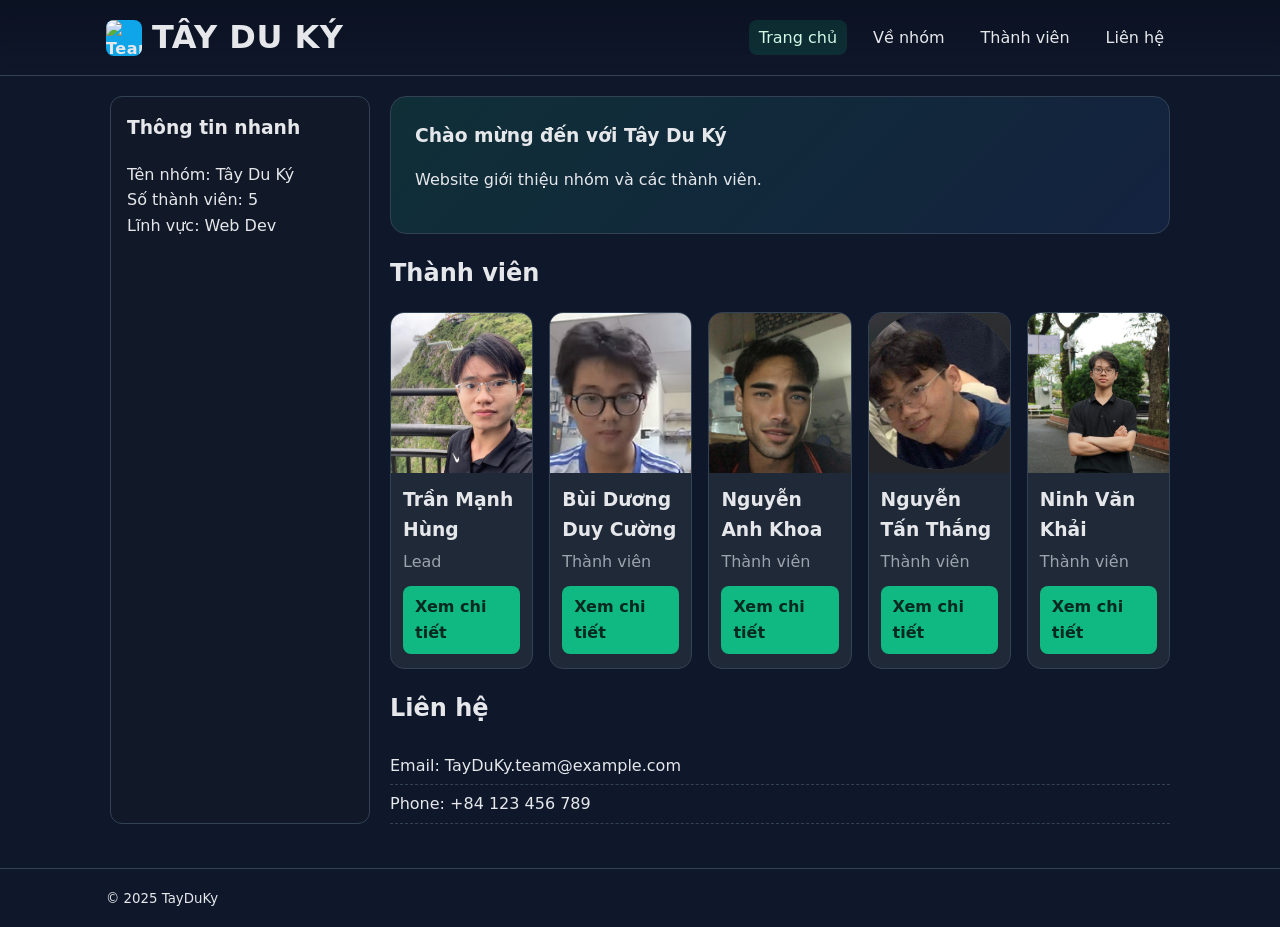
==== commit d1094d54: "Resolve conflict main" ====
--- a/index.html
+++ b/index.html
@@ -11,7 +11,7 @@
       <div class="container">
         <a class="brand" href="index.html">
           <img src="assets/images/logo.png" alt="Team Logo" />
-          <span>Tây Du Ký</span>
+          <span>TÂY DU KÝ</span>
         </a>
         <nav class="nav" aria-label="Primary">
           <button
@@ -52,17 +52,14 @@
           <h2>Thành viên</h2>
           <div class="grid">
             <article class="card">
-              <img
-                src="assets/images/tran-manh-hung.jpg"
-                alt="Trần Mạnh Hùng"
-              />
+              <img src="assets/images/Hung.jpg" alt="Trần Mạnh Hùng" />
               <h3>Trần Mạnh Hùng</h3>
               <p>Lead</p>
               <a class="btn" href="members/tran-manh-hung.html">Xem chi tiết</a>
             </article>
             <article class="card">
               <img
-                src="assets/images/bui-duong-duy-cuong.jpg"
+                src="assets/images/bui-duong-duy-cuong.png"
                 alt="Bùi Dương Duy Cường"
               />
               <h3>Bùi Dương Duy Cường</h3>
@@ -73,7 +70,7 @@
             </article>
             <article class="card">
               <img
-                src="assets/images/nguyen-anh-khoa.jpg"
+                src="assets/images/nguyen-anh-khoa.png"
                 alt="Nguyễn Anh Khoa"
               />
               <h3>Nguyễn Anh Khoa</h3>
@@ -83,10 +80,7 @@
               >
             </article>
             <article class="card">
-              <img
-                src="assets/images/nguyen-tan-thang.jpg"
-                alt="Nguyễn Tấn Thắng"
-              />
+              <img src="assets/images/Thang.jpg" alt="Nguyễn Tấn Thắng" />
               <h3>Nguyễn Tấn Thắng</h3>
               <p>Thành viên</p>
               <a class="btn" href="members/nguyen-tan-thang.html"
--- a/css/style.css
+++ b/css/style.css
@@ -8,6 +8,10 @@
   --primary-600: #059669;
   --card: #1f2937; /* gray-800 */
   --border: #334155; /* slate-700 */
+  /* Link theming (từ main) */
+  --link: var(--primary);
+  --link-hover: var(--primary-600);
+  --link-visited: #34d399; /* emerald-400 */
 }
 * {
   box-sizing: border-box;
@@ -32,7 +36,31 @@
   padding: 0 16px;
 }
 
-/* Header */
+/* Global links (từ main) */
+a {
+  color: var(--link);
+  text-decoration: underline;
+  text-underline-offset: 2px;
+  text-decoration-color: rgba(16, 185, 129, 0.5);
+}
+a:hover {
+  color: var(--link-hover);
+  text-decoration-color: var(--link-hover);
+}
+a:active {
+  color: var(--link-hover);
+  filter: brightness(1.08);
+}
+a:visited {
+  color: var(--link-visited);
+}
+a:focus-visible {
+  outline: 2px solid var(--primary);
+  outline-offset: 2px;
+  border-radius: 4px;
+}
+
+/* Header (Đã gộp) */
 .site-header {
   position: sticky;
   top: 0;
@@ -47,8 +75,15 @@
   gap: 10px;
   color: var(--text);
   text-decoration: none;
-  font-weight: 700;
-}
+  font-weight: 900; /* Cập nhật từ main */
+  letter-spacing: 0.5px; /* Cập nhật từ main */
+}
+/* Style cho text "TÂY DU KÝ" (từ main) */
+.site-header .brand span {
+  font-size: clamp(22px, 4vw, 32px);
+  text-transform: uppercase;
+}
+/* Giữ lại style logo của bạn (HEAD) */
 .site-header .brand img {
   width: 36px;
   height: 36px;
@@ -75,6 +110,10 @@
   padding: 8px 10px;
   border-radius: 8px;
 }
+/* Style cho link nav đã visited (từ main) */
+.nav a:visited {
+  color: var(--text);
+}
 .nav a.active,
 .nav a:hover {
   background: rgba(16, 185, 129, 0.15);
@@ -108,22 +147,8 @@
 .content {
   background: transparent;
 }
-/* a-link */
-a:link {
-  color: var(--text);
-  text-decoration: none;
-}
-
-a:visited {
-  color: var(--text);
-}
-
-a:hover {
-  color: var(--primary-600);
-  text-decoration: underline;
-}
-
-/* Side bar */
+
+/* Side bar (Giữ lại để link có màu trắng) */
 .sidebar ul {
   list-style: none;
   padding: 0;
@@ -131,13 +156,13 @@
 }
 .sidebar a:link,
 .sidebar a:visited {
-  color: var(--text);
+  color: var(--text); /* Ghi đè Global links */
   text-decoration: none;
   display: block;
   padding: 6px 0;
 }
 .sidebar a:hover {
-  color: var(--primary);
+  color: var(--primary); /* Ghi đè Global links */
   text-decoration: none;
 }
 /* Hero */
@@ -156,7 +181,7 @@
   margin: 0 0 10px;
 }
 
-/* Cards */
+/* Cards (Đã gộp) */
 .grid {
   display: grid;
   grid-template-columns: repeat(5, 1fr);
@@ -191,9 +216,20 @@
   border-radius: 8px;
   font-weight: 600;
 }
+/* Style cho button link (từ main) */
+.btn:link,
+.btn:visited {
+  color: #06291f;
+  text-decoration: none;
+}
 .btn:hover {
   background: var(--primary-600);
   color: #eafff7;
+}
+/* Style focus cho button (từ main) */
+.btn:focus-visible {
+  outline: 2px solid #eafff7;
+  outline-offset: 2px;
 }
 
 /* Member page */
@@ -421,7 +457,7 @@
   color: var(--muted);
 }
 
-/* Responsive */
+/* Responsive (Đã dọn dẹp block bị lặp) */
 @media (max-width: 980px) {
   .layout {
     grid-template-columns: 1fr;
@@ -439,15 +475,7 @@
     grid-template-columns: 1fr;
   }
 }
-/* Responsive */
-@media (max-width: 980px) {
-  .layout {
-    grid-template-columns: 1fr;
-  }
-  .grid {
-    grid-template-columns: repeat(2, 1fr);
-  }
-}
+
 @media (max-width: 560px) {
   .nav .menu {
     display: none;
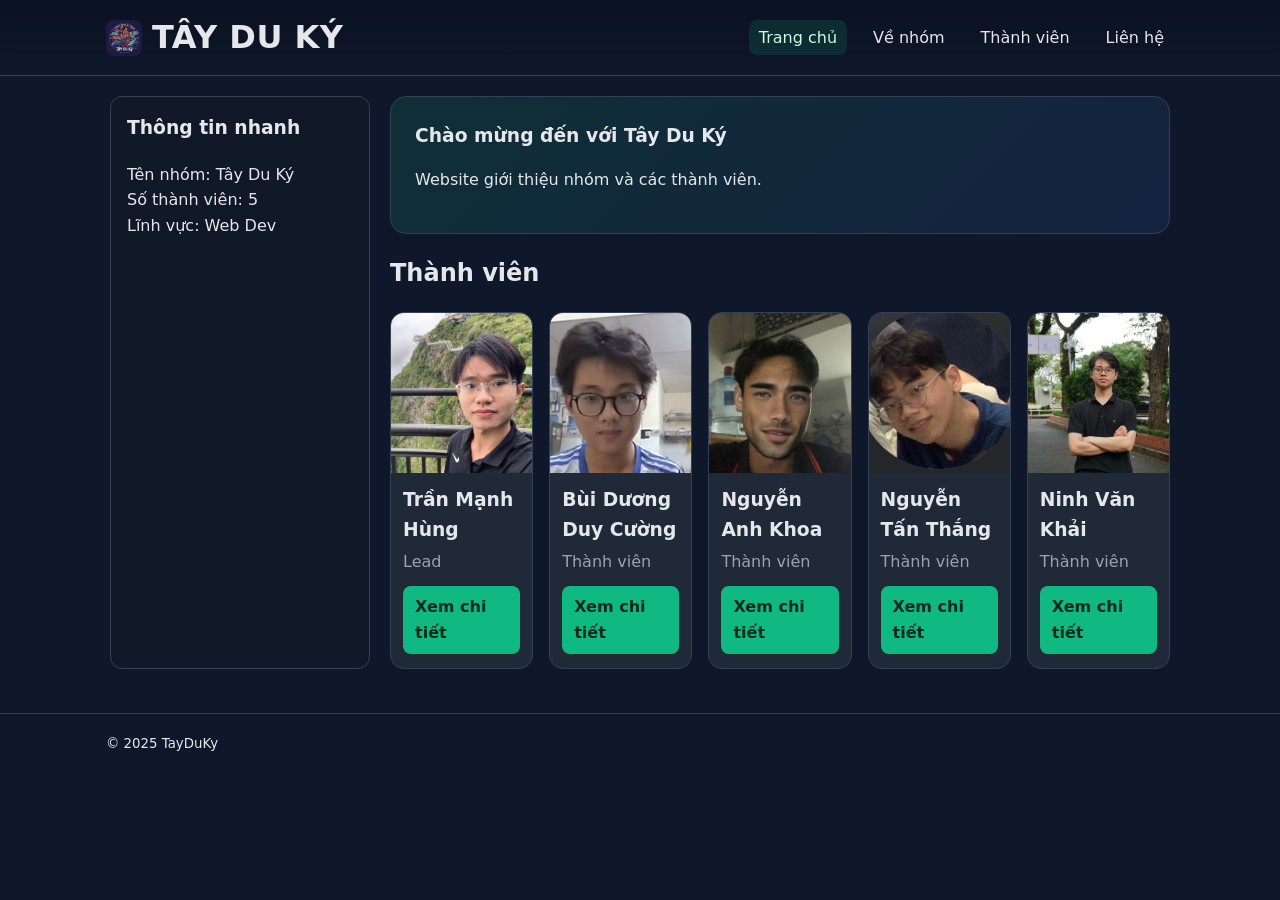
==== commit 77ad8ce9: "Fix(Khai): Them logo va dieu chinh mot so noi dung" ====
--- a/index.html
+++ b/index.html
@@ -25,7 +25,7 @@
           <ul id="primaryMenu" class="menu">
             <li><a class="active" href="index.html">Trang chủ</a></li>
             <li><a href="about.html">Về nhóm</a></li>
-            <li><a href="#members">Thành viên</a></li>
+            <li><a href="#member">Thành viên</a></li>
             <li><a href="contact.html">Liên hệ</a></li>
           </ul>
         </nav>
@@ -95,14 +95,6 @@
             </article>
           </div>
         </section>
-
-        <section id="contact" class="contact">
-          <h2>Liên hệ</h2>
-          <ul>
-            <li>Email: TayDuKy.team@example.com</li>
-            <li>Phone: +84 123 456 789</li>
-          </ul>
-        </section>
       </section>
     </main>
 
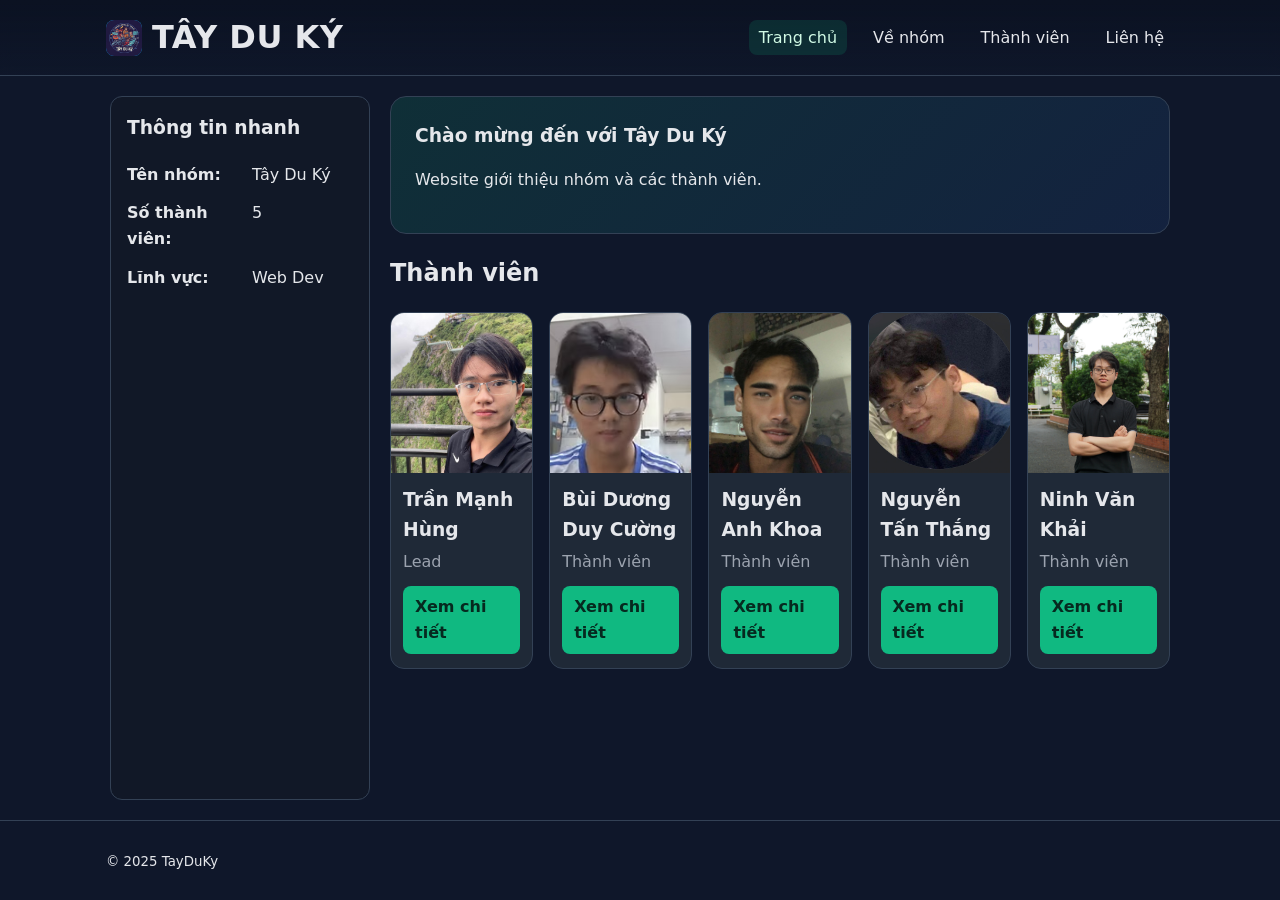
==== commit 99ff5080: "style: UI" ====
--- a/index.html
+++ b/index.html
@@ -32,14 +32,23 @@
       </div>
     </header>
 
-    <main class="container layout">
+    <main class="layout">
       <aside class="sidebar">
         <h3>Thông tin nhanh</h3>
-        <ul>
-          <li>Tên nhóm: Tây Du Ký</li>
-          <li>Số thành viên: 5</li>
-          <li>Lĩnh vực: Web Dev</li>
-        </ul>
+        <div class="info-list">
+          <div class="info-item">
+            <span class="label">Tên nhóm:</span>
+            <span class="value">Tây Du Ký</span>
+          </div>
+          <div class="info-item">
+            <span class="label">Số thành viên:</span>
+            <span class="value">5</span>
+          </div>
+          <div class="info-item">
+            <span class="label">Lĩnh vực:</span>
+            <span class="value">Web Dev</span>
+          </div>
+        </div>
       </aside>
 
       <section class="content">
--- a/css/style.css
+++ b/css/style.css
@@ -16,16 +16,22 @@
 * {
   box-sizing: border-box;
 }
-html,
+html {
+  height: 100%;
+}
 body {
   margin: 0;
   padding: 0;
+  min-height: 100%;
+  display: flex;
+  flex-direction: column;
   background: var(--bg);
   color: var(--text);
   font-family: system-ui, -apple-system, Segoe UI, Roboto, Ubuntu,
     "Helvetica Neue", Arial, "Noto Sans", sans-serif;
   line-height: 1.6;
 }
+
 img {
   max-width: 100%;
   display: block;
@@ -130,21 +136,52 @@
 
 /* Layout */
 .layout {
+  flex: 1;
   display: grid;
   grid-template-columns: 260px 1fr;
   gap: 20px;
   padding: 20px;
+
+  max-width: 1100px;
+  margin: 0 auto;
+  width: 100%;
+  align-items: start;
 }
 .sidebar {
   background: var(--panel);
   border: 1px solid var(--border);
   border-radius: 12px;
   padding: 16px;
-}
+  min-height: calc(100vh - 200px);
+  height: 100%;
+}
+
+.info-list {
+  display: flex;
+  flex-direction: column;
+  gap: 10px;
+}
+
+.info-item {
+  display: grid;
+  grid-template-columns: 120px 1fr;
+  gap: 5px;
+  margin-bottom: 3px;
+}
+
+.label {
+  font-weight: bold;
+}
+
+.value {
+  word-wrap: break-word;
+}
+
 .sidebar h3 {
   margin-top: 0;
 }
 .content {
+  flex: 1;
   background: transparent;
 }
 
@@ -261,203 +298,18 @@
 /* Footer */
 .site-footer {
   border-top: 1px solid var(--border);
-  margin-top: 24px;
+  margin-top: auto;
+  height: 80px;
+  display: flex;
+  justify-content: center;
+  align-items: center;
 }
 .site-footer .container {
   padding: 16px;
-}
-
-/* Trang value.html */
-.value-item {
-  background: var(--card);
-  border: 1px solid var(--border);
-  border-radius: 14px;
-  padding: 20px 24px;
-  margin-bottom: 20px;
-}
-
-.value-header {
-  border-bottom: 1px solid var(--border);
-  padding-bottom: 10px;
-  margin-bottom: 16px;
-}
-
-.value-header h2 {
-  margin: 0;
-  color: var(--primary);
-}
-
-.value-examples {
-  padding-left: 24px;
-}
-
-.value-examples li {
-  margin-bottom: 6px;
-  color: var(--muted);
-}
-
-.values-summary {
-  background: var(--panel); /* Dùng nền tối hơn */
-  border: 1px solid var(--border);
-  border-radius: 12px;
-  padding: 20px 24px;
-  margin-top: 24px;
-}
-.values-summary h2 {
-  margin-top: 0;
-}
-
-/* Style cho phần contact */
-.contact-info {
-  background: var(--panel);
-  border: 1px solid var(--border);
-  border-radius: 12px;
-  padding: 16px 20px;
-}
-.contact-item {
-  padding: 6px 0;
-}
-.contact-item strong {
-  color: var(--muted);
-  min-width: 90px;
-  display: inline-block;
-}
-
-/* Trang mission.html */
-.mission-intro,
-.mission-approach {
-  background: var(--panel);
-  border: 1px solid var(--border);
-  border-radius: 12px;
-  padding: 20px 24px;
-  margin: 20px 0;
-}
-.mission-goals h2,
-.mission-approach h2 {
-  margin-top: 0;
-}
-/* Grid cho các mục tiêu */
-.goals-grid {
-  display: grid;
-  grid-template-columns: repeat(2, 1fr); /* 2 cột */
-  gap: 16px;
-  margin: 20px 0;
-}
-.goal-card {
-  background: var(--card);
-  border: 1px solid var(--border);
-  border-radius: 14px;
-  padding: 20px;
-  display: flex;
-  flex-direction: column;
-}
-.goal-card h3 {
-  margin: 0 0 8px;
-  color: var(--primary);
-}
-.goal-card p {
-  margin: 0;
-  color: var(--muted);
-}
-.goal-icon {
-  font-size: 1.75rem;
-  margin-bottom: 12px;
-}
-
-/* Trang vision.html */
-.vision-intro,
-.vision-future {
-  background: var(--panel);
-  border: 1px solid var(--border);
-  border-radius: 12px;
-  padding: 20px 24px;
-  margin: 20px 0;
-}
-.vision-intro h2,
-.vision-future h2 {
-  margin-top: 0;
-}
-/* Timeline */
-.goals-timeline {
-  border-left: 3px solid var(--primary);
-  padding-left: 24px;
-  margin: 24px 0 32px;
-}
-.timeline-item {
-  position: relative;
-  margin-bottom: 24px;
-}
-/* Dấu chấm tròn trên timeline */
-.timeline-item::before {
-  content: "";
-  position: absolute;
-  left: -33.5px; /* (24px padding + 3px border + 6px dot/2) */
-  top: 6px;
-  width: 10px;
-  height: 10px;
-  background: var(--bg);
-  border: 3px solid var(--primary);
-  border-radius: 50%;
-}
-.timeline-phase {
-  font-weight: 700;
-  color: var(--muted);
-  font-size: 0.9rem;
-  margin-bottom: 4px;
-}
-.timeline-content h3 {
-  margin: 0 0 8px;
-}
-.timeline-content p {
-  margin: 0;
-}
-/* Grid các kỹ năng */
-.skills-grid {
-  display: grid;
-  grid-template-columns: repeat(3, 1fr);
-  gap: 16px;
-  margin: 20px 0;
-}
-.skill-category {
-  background: var(--card);
-  border: 1px solid var(--border);
-  border-radius: 12px;
-  padding: 16px 20px;
-}
-.skill-category h3 {
-  margin-top: 0;
-  border-bottom: 1px solid var(--border);
-  padding-bottom: 8px;
-}
-.skill-category ul {
-  padding-left: 20px;
-  margin: 0;
-  color: var(--muted);
-}
-.skill-category li {
-  margin-bottom: 4px;
-}
-/* Grid kế hoạch tương lai */
-.future-plans {
-  display: grid;
-  grid-template-columns: repeat(3, 1fr);
-  gap: 16px;
-}
-.plan-item {
-  background: var(--card);
-  border: 1px solid var(--border);
-  border-radius: 12px;
-  padding: 16px 20px;
-}
-.plan-item h3 {
-  margin: 0 0 8px;
-}
-.plan-item p {
-  margin: 0;
-  color: var(--muted);
-}
-
-/* Responsive (Đã dọn dẹp block bị lặp) */
+  width: 100%;
+}
+
+/* Responsive */
 @media (max-width: 980px) {
   .layout {
     grid-template-columns: 1fr;
@@ -466,7 +318,7 @@
     grid-template-columns: repeat(2, 1fr);
   }
 
-  /* Cập nhật responsive cho class mới */
+  /* Goal-grid */
   .goals-grid {
     grid-template-columns: 1fr;
   }
